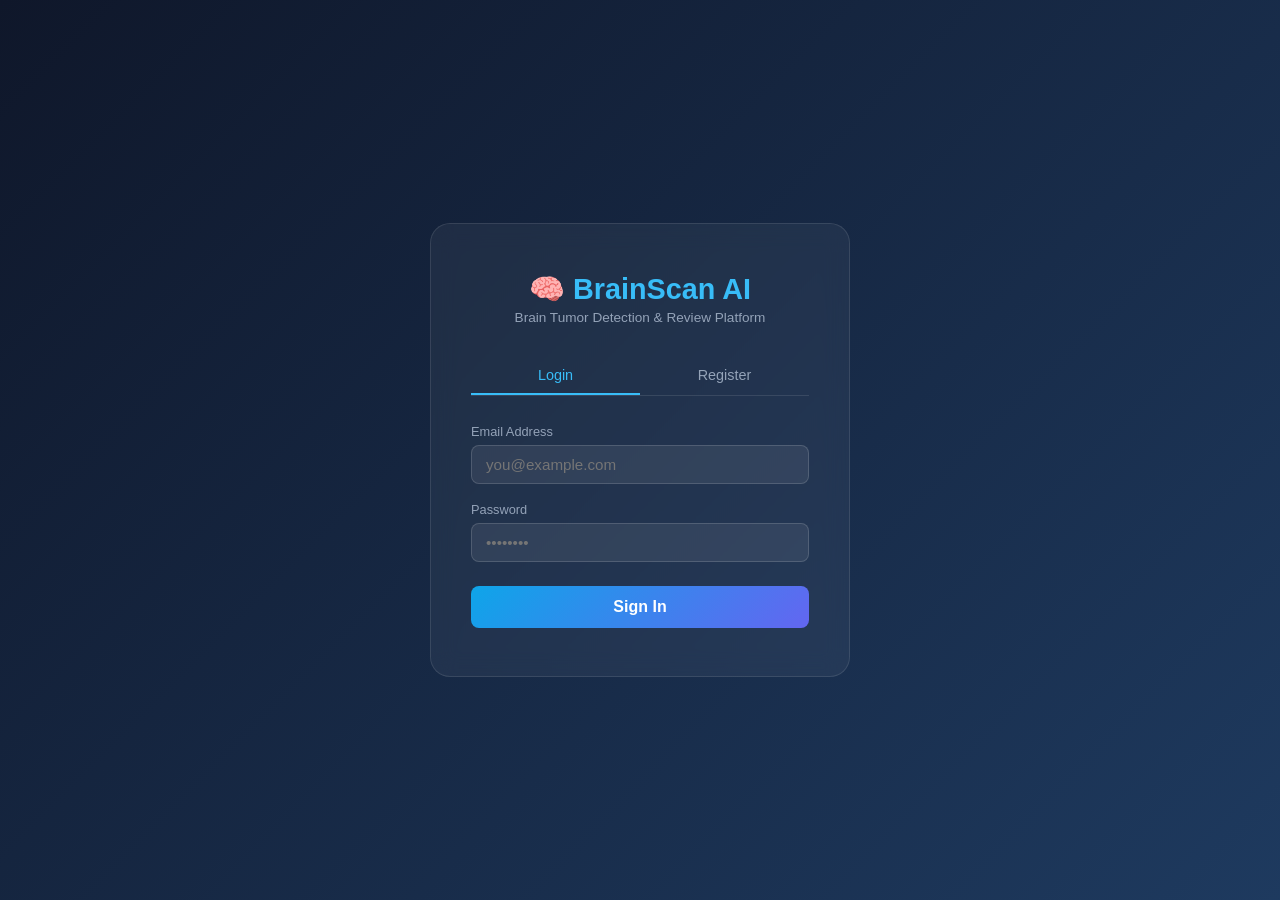
==== webapp/templates/index.html @ 6b113f8f "Add brain tumor web app with FastAPI backend, admin portal, patient/doctor roles, Grad-CAM, confiden" ====
<!DOCTYPE html>
<html lang="en">
<head>
  <meta charset="UTF-8" />
  <meta name="viewport" content="width=device-width, initial-scale=1.0"/>
  <title>Brain Tumor Detection — Login</title>
  <style>
    * { margin: 0; padding: 0; box-sizing: border-box; }
    body {
      font-family: 'Segoe UI', sans-serif;
      background: linear-gradient(135deg, #0f172a 0%, #1e3a5f 100%);
      min-height: 100vh;
      display: flex;
      align-items: center;
      justify-content: center;
    }
    .card {
      background: rgba(255,255,255,0.05);
      backdrop-filter: blur(12px);
      border: 1px solid rgba(255,255,255,0.1);
      border-radius: 20px;
      padding: 48px 40px;
      width: 420px;
      color: #e2e8f0;
    }
    .logo { text-align: center; margin-bottom: 32px; }
    .logo h1 { font-size: 1.8rem; color: #38bdf8; }
    .logo p { font-size: 0.85rem; color: #94a3b8; margin-top: 4px; }
    .tabs { display: flex; border-bottom: 1px solid rgba(255,255,255,0.1); margin-bottom: 28px; }
    .tab {
      flex: 1; padding: 10px; text-align: center; cursor: pointer;
      color: #94a3b8; font-size: 0.9rem; transition: all 0.2s;
    }
    .tab.active { color: #38bdf8; border-bottom: 2px solid #38bdf8; }
    .form-group { margin-bottom: 18px; }
    label { display: block; font-size: 0.8rem; color: #94a3b8; margin-bottom: 6px; }
    input, select {
      width: 100%; padding: 10px 14px;
      background: rgba(255,255,255,0.07);
      border: 1px solid rgba(255,255,255,0.15);
      border-radius: 8px; color: #e2e8f0; font-size: 0.95rem;
      outline: none; transition: border 0.2s;
    }
    input:focus, select:focus { border-color: #38bdf8; }
    select option { background: #1e293b; }
    .btn {
      width: 100%; padding: 12px;
      background: linear-gradient(135deg, #0ea5e9, #6366f1);
      border: none; border-radius: 8px; color: white;
      font-size: 1rem; font-weight: 600; cursor: pointer;
      transition: opacity 0.2s; margin-top: 6px;
    }
    .btn:hover { opacity: 0.9; }
    .error { color: #f87171; font-size: 0.85rem; margin-top: 12px; text-align: center; }
    .success { color: #4ade80; font-size: 0.85rem; margin-top: 12px; text-align: center; }
    .hidden { display: none; }
  </style>
</head>
<body>
<div class="card">
  <div class="logo">
    <h1>🧠 BrainScan AI</h1>
    <p>Brain Tumor Detection & Review Platform</p>
  </div>

  <div class="tabs">
    <div class="tab active" onclick="showTab('login')">Login</div>
    <div class="tab" onclick="showTab('register')">Register</div>
  </div>

  <!-- Login Form -->
  <div id="loginForm">
    <div class="form-group">
      <label>Email Address</label>
      <input type="email" id="loginEmail" placeholder="you@example.com" />
    </div>
    <div class="form-group">
      <label>Password</label>
      <input type="password" id="loginPassword" placeholder="••••••••" />
    </div>
    <button class="btn" onclick="doLogin()">Sign In</button>
    <div id="loginMsg"></div>
  </div>

  <!-- Register Form -->
  <div id="registerForm" class="hidden">
    <div class="form-group">
      <label>Full Name</label>
      <input type="text" id="regName" placeholder="Your full name" />
    </div>
    <div class="form-group">
      <label>Email Address</label>
      <input type="email" id="regEmail" placeholder="you@example.com" />
    </div>
    <div class="form-group">
      <label>Password</label>
      <input type="password" id="regPassword" placeholder="Min 6 characters" />
    </div>
    <p style="font-size:0.78rem;color:#64748b;margin-bottom:12px;">
      ℹ️ Public registration creates a <strong style="color:#94a3b8">Patient</strong> account.
      Doctor accounts are set up by the clinic administrator.
    </p>
    <button class="btn" onclick="doRegister()">Create Account</button>
    <div id="registerMsg"></div>
  </div>
</div>

<script>
  function showTab(tab) {
    document.getElementById('loginForm').classList.toggle('hidden', tab !== 'login');
    document.getElementById('registerForm').classList.toggle('hidden', tab !== 'register');
    document.querySelectorAll('.tab').forEach((t, i) => {
      t.classList.toggle('active', (i === 0 && tab === 'login') || (i === 1 && tab === 'register'));
    });
  }

  async function doLogin() {
    const email = document.getElementById('loginEmail').value;
    const password = document.getElementById('loginPassword').value;
    const msg = document.getElementById('loginMsg');
    try {
      const res = await fetch('/api/auth/login', {
        method: 'POST',
        headers: {'Content-Type': 'application/json'},
        body: JSON.stringify({email, password})
      });
      const data = await res.json();
      if (!res.ok) { msg.className = 'error'; msg.textContent = data.detail; return; }
      localStorage.setItem('token', data.access_token);
      localStorage.setItem('role', data.role);
      localStorage.setItem('name', data.name);
      if (data.role === 'doctor') window.location.href = '/doctor/dashboard';
      else if (data.role === 'admin') window.location.href = '/admin/dashboard';
      else window.location.href = '/patient/dashboard';
    } catch(e) {
      msg.className = 'error'; msg.textContent = 'Connection error.';
    }
  }

  async function doRegister() {
    const name = document.getElementById('regName').value;
    const email = document.getElementById('regEmail').value;
    const password = document.getElementById('regPassword').value;
    const msg = document.getElementById('registerMsg');
    try {
      const res = await fetch('/api/auth/register', {
        method: 'POST',
        headers: {'Content-Type': 'application/json'},
        body: JSON.stringify({name, email, password})
      });
      const data = await res.json();
      if (!res.ok) { msg.className = 'error'; msg.textContent = data.detail; return; }
      msg.className = 'success'; msg.textContent = data.message;
      setTimeout(() => showTab('login'), 1500);
    } catch(e) {
      msg.className = 'error'; msg.textContent = 'Connection error.';
    }
  }
</script>
</body>
</html>
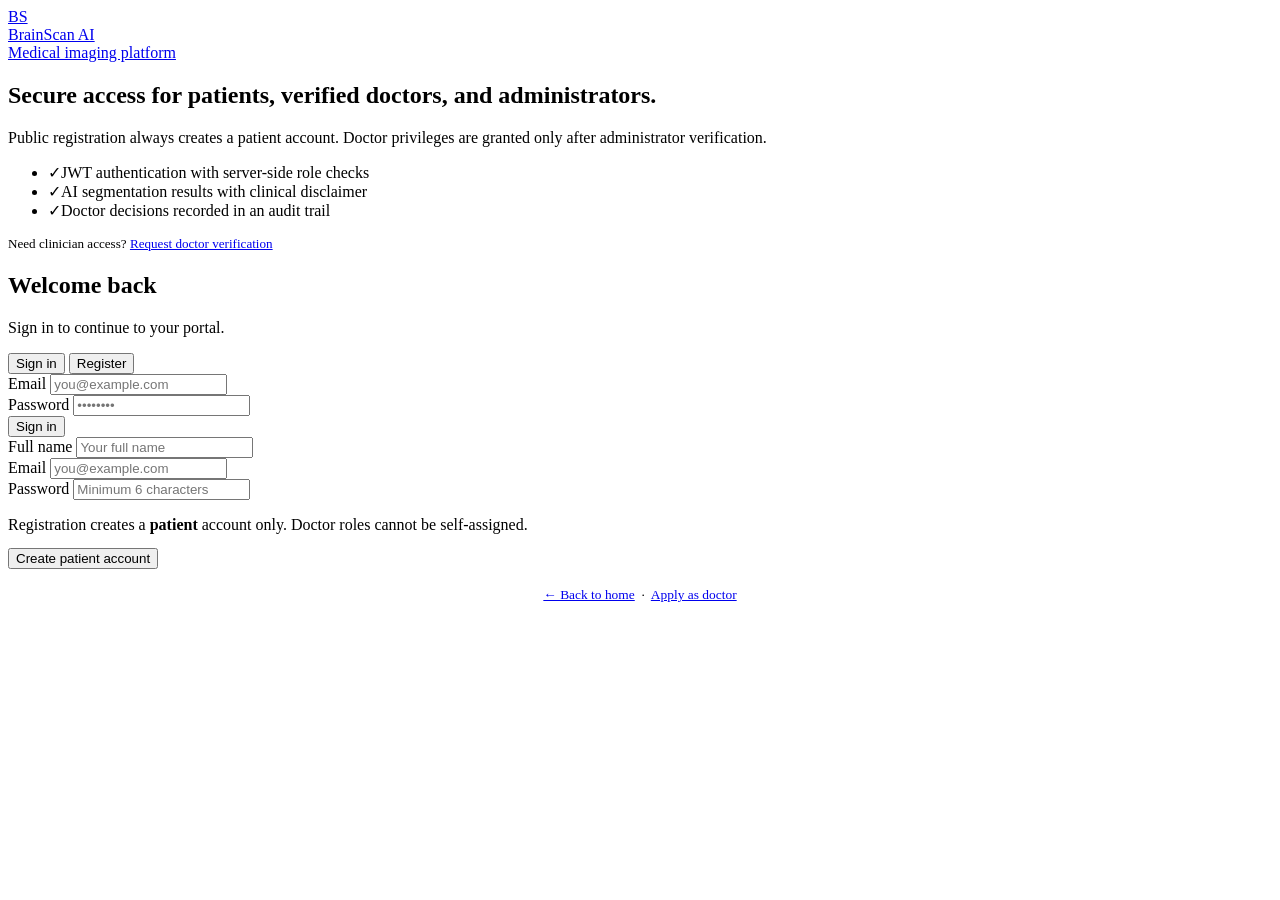
==== commit 9713921a: "Add clinical web portal upgrades with doctor verification and PDF reports. Harden RBAC so patients c" ====
--- a/webapp/templates/index.html
+++ b/webapp/templates/index.html
@@ -2,160 +2,161 @@
 <html lang="en">
 <head>
   <meta charset="UTF-8" />
-  <meta name="viewport" content="width=device-width, initial-scale=1.0"/>
-  <title>Brain Tumor Detection — Login</title>
-  <style>
-    * { margin: 0; padding: 0; box-sizing: border-box; }
-    body {
-      font-family: 'Segoe UI', sans-serif;
-      background: linear-gradient(135deg, #0f172a 0%, #1e3a5f 100%);
-      min-height: 100vh;
-      display: flex;
-      align-items: center;
-      justify-content: center;
-    }
-    .card {
-      background: rgba(255,255,255,0.05);
-      backdrop-filter: blur(12px);
-      border: 1px solid rgba(255,255,255,0.1);
-      border-radius: 20px;
-      padding: 48px 40px;
-      width: 420px;
-      color: #e2e8f0;
-    }
-    .logo { text-align: center; margin-bottom: 32px; }
-    .logo h1 { font-size: 1.8rem; color: #38bdf8; }
-    .logo p { font-size: 0.85rem; color: #94a3b8; margin-top: 4px; }
-    .tabs { display: flex; border-bottom: 1px solid rgba(255,255,255,0.1); margin-bottom: 28px; }
-    .tab {
-      flex: 1; padding: 10px; text-align: center; cursor: pointer;
-      color: #94a3b8; font-size: 0.9rem; transition: all 0.2s;
-    }
-    .tab.active { color: #38bdf8; border-bottom: 2px solid #38bdf8; }
-    .form-group { margin-bottom: 18px; }
-    label { display: block; font-size: 0.8rem; color: #94a3b8; margin-bottom: 6px; }
-    input, select {
-      width: 100%; padding: 10px 14px;
-      background: rgba(255,255,255,0.07);
-      border: 1px solid rgba(255,255,255,0.15);
-      border-radius: 8px; color: #e2e8f0; font-size: 0.95rem;
-      outline: none; transition: border 0.2s;
-    }
-    input:focus, select:focus { border-color: #38bdf8; }
-    select option { background: #1e293b; }
-    .btn {
-      width: 100%; padding: 12px;
-      background: linear-gradient(135deg, #0ea5e9, #6366f1);
-      border: none; border-radius: 8px; color: white;
-      font-size: 1rem; font-weight: 600; cursor: pointer;
-      transition: opacity 0.2s; margin-top: 6px;
-    }
-    .btn:hover { opacity: 0.9; }
-    .error { color: #f87171; font-size: 0.85rem; margin-top: 12px; text-align: center; }
-    .success { color: #4ade80; font-size: 0.85rem; margin-top: 12px; text-align: center; }
-    .hidden { display: none; }
-  </style>
+  <meta name="viewport" content="width=device-width, initial-scale=1.0" />
+  <title>Sign in — BrainScan AI</title>
+  <link rel="stylesheet" href="/static/style.css" />
 </head>
 <body>
-<div class="card">
-  <div class="logo">
-    <h1>🧠 BrainScan AI</h1>
-    <p>Brain Tumor Detection & Review Platform</p>
+  <div class="auth-page">
+    <section class="auth-visual">
+      <a class="brand" href="/">
+        <div class="brand__mark">BS</div>
+        <div>
+          <div class="brand__name">BrainScan AI</div>
+          <div class="brand__tag">Medical imaging platform</div>
+        </div>
+      </a>
+      <div class="auth-visual__quote">
+        <h1>Secure access for patients, verified doctors, and administrators.</h1>
+        <p>
+          Public registration always creates a patient account. Doctor privileges are
+          granted only after administrator verification.
+        </p>
+        <ul class="feature-list">
+          <li><span class="dot">✓</span><span>JWT authentication with server-side role checks</span></li>
+          <li><span class="dot">✓</span><span>AI segmentation results with clinical disclaimer</span></li>
+          <li><span class="dot">✓</span><span>Doctor decisions recorded in an audit trail</span></li>
+        </ul>
+      </div>
+      <p style="color:var(--text-muted);font-size:0.82rem;">
+        Need clinician access? <a href="/apply-doctor">Request doctor verification</a>
+      </p>
+    </section>
+
+    <section class="auth-panel">
+      <div class="auth-card">
+        <h2>Welcome back</h2>
+        <p class="subtitle">Sign in to continue to your portal.</p>
+
+        <div class="auth-tabs">
+          <button type="button" id="tabLogin" class="is-active" onclick="showTab('login')">Sign in</button>
+          <button type="button" id="tabRegister" onclick="showTab('register')">Register</button>
+        </div>
+
+        <div id="loginForm">
+          <div class="form-group">
+            <label for="loginEmail">Email</label>
+            <input class="form-input" type="email" id="loginEmail" placeholder="you@example.com" autocomplete="email" />
+          </div>
+          <div class="form-group">
+            <label for="loginPassword">Password</label>
+            <input class="form-input" type="password" id="loginPassword" placeholder="••••••••" autocomplete="current-password" />
+          </div>
+          <button class="btn btn--primary btn--block btn--lg" onclick="doLogin()">Sign in</button>
+          <div id="loginMsg"></div>
+        </div>
+
+        <div id="registerForm" class="hidden">
+          <div class="form-group">
+            <label for="regName">Full name</label>
+            <input class="form-input" type="text" id="regName" placeholder="Your full name" />
+          </div>
+          <div class="form-group">
+            <label for="regEmail">Email</label>
+            <input class="form-input" type="email" id="regEmail" placeholder="you@example.com" />
+          </div>
+          <div class="form-group">
+            <label for="regPassword">Password</label>
+            <input class="form-input" type="password" id="regPassword" placeholder="Minimum 6 characters" />
+          </div>
+          <p class="form-hint" style="margin-bottom:14px;">
+            Registration creates a <strong>patient</strong> account only. Doctor roles cannot be self-assigned.
+          </p>
+          <button class="btn btn--primary btn--block btn--lg" onclick="doRegister()">Create patient account</button>
+          <div id="registerMsg"></div>
+        </div>
+
+        <p style="margin-top:18px;text-align:center;font-size:0.84rem;color:var(--text-muted);">
+          <a href="/">← Back to home</a>
+          &nbsp;·&nbsp;
+          <a href="/apply-doctor">Apply as doctor</a>
+        </p>
+      </div>
+    </section>
   </div>
 
-  <div class="tabs">
-    <div class="tab active" onclick="showTab('login')">Login</div>
-    <div class="tab" onclick="showTab('register')">Register</div>
-  </div>
+  <script src="/static/app.js"></script>
+  <script>
+    function showTab(tab) {
+      document.getElementById('loginForm').classList.toggle('hidden', tab !== 'login');
+      document.getElementById('registerForm').classList.toggle('hidden', tab !== 'register');
+      document.getElementById('tabLogin').classList.toggle('is-active', tab === 'login');
+      document.getElementById('tabRegister').classList.toggle('is-active', tab === 'register');
+    }
 
-  <!-- Login Form -->
-  <div id="loginForm">
-    <div class="form-group">
-      <label>Email Address</label>
-      <input type="email" id="loginEmail" placeholder="you@example.com" />
-    </div>
-    <div class="form-group">
-      <label>Password</label>
-      <input type="password" id="loginPassword" placeholder="••••••••" />
-    </div>
-    <button class="btn" onclick="doLogin()">Sign In</button>
-    <div id="loginMsg"></div>
-  </div>
+    if (location.hash === '#register') showTab('register');
 
-  <!-- Register Form -->
-  <div id="registerForm" class="hidden">
-    <div class="form-group">
-      <label>Full Name</label>
-      <input type="text" id="regName" placeholder="Your full name" />
-    </div>
-    <div class="form-group">
-      <label>Email Address</label>
-      <input type="email" id="regEmail" placeholder="you@example.com" />
-    </div>
-    <div class="form-group">
-      <label>Password</label>
-      <input type="password" id="regPassword" placeholder="Min 6 characters" />
-    </div>
-    <p style="font-size:0.78rem;color:#64748b;margin-bottom:12px;">
-      ℹ️ Public registration creates a <strong style="color:#94a3b8">Patient</strong> account.
-      Doctor accounts are set up by the clinic administrator.
-    </p>
-    <button class="btn" onclick="doRegister()">Create Account</button>
-    <div id="registerMsg"></div>
-  </div>
-</div>
+    async function doLogin() {
+      const email = document.getElementById('loginEmail').value.trim();
+      const password = document.getElementById('loginPassword').value;
+      const msg = document.getElementById('loginMsg');
+      msg.className = '';
+      msg.textContent = '';
+      try {
+        const { res, data } = await BrainScan.api('/api/auth/login', {
+          method: 'POST',
+          headers: { 'Content-Type': 'application/json' },
+          body: JSON.stringify({ email, password })
+        });
+        if (!res.ok) {
+          msg.className = 'alert alert--error';
+          msg.textContent = data.detail || 'Login failed';
+          return;
+        }
+        localStorage.setItem('token', data.access_token);
+        localStorage.setItem('role', data.role);
+        localStorage.setItem('name', data.name);
+        localStorage.setItem('verification_status', data.verification_status || 'none');
+        BrainScan.redirectAfterLogin(data.role, data.verification_status);
+      } catch (e) {
+        msg.className = 'alert alert--error';
+        msg.textContent = 'Connection error. Is the server running?';
+      }
+    }
 
-<script>
-  function showTab(tab) {
-    document.getElementById('loginForm').classList.toggle('hidden', tab !== 'login');
-    document.getElementById('registerForm').classList.toggle('hidden', tab !== 'register');
-    document.querySelectorAll('.tab').forEach((t, i) => {
-      t.classList.toggle('active', (i === 0 && tab === 'login') || (i === 1 && tab === 'register'));
+    async function doRegister() {
+      const name = document.getElementById('regName').value.trim();
+      const email = document.getElementById('regEmail').value.trim();
+      const password = document.getElementById('regPassword').value;
+      const msg = document.getElementById('registerMsg');
+      if (password.length < 6) {
+        msg.className = 'alert alert--error';
+        msg.textContent = 'Password must be at least 6 characters.';
+        return;
+      }
+      try {
+        const { res, data } = await BrainScan.api('/api/auth/register', {
+          method: 'POST',
+          headers: { 'Content-Type': 'application/json' },
+          body: JSON.stringify({ name, email, password })
+        });
+        if (!res.ok) {
+          msg.className = 'alert alert--error';
+          msg.textContent = data.detail || 'Registration failed';
+          return;
+        }
+        msg.className = 'alert alert--success';
+        msg.textContent = data.message;
+        setTimeout(() => showTab('login'), 1200);
+      } catch (e) {
+        msg.className = 'alert alert--error';
+        msg.textContent = 'Connection error.';
+      }
+    }
+
+    document.getElementById('loginPassword').addEventListener('keydown', (e) => {
+      if (e.key === 'Enter') doLogin();
     });
-  }
-
-  async function doLogin() {
-    const email = document.getElementById('loginEmail').value;
-    const password = document.getElementById('loginPassword').value;
-    const msg = document.getElementById('loginMsg');
-    try {
-      const res = await fetch('/api/auth/login', {
-        method: 'POST',
-        headers: {'Content-Type': 'application/json'},
-        body: JSON.stringify({email, password})
-      });
-      const data = await res.json();
-      if (!res.ok) { msg.className = 'error'; msg.textContent = data.detail; return; }
-      localStorage.setItem('token', data.access_token);
-      localStorage.setItem('role', data.role);
-      localStorage.setItem('name', data.name);
-      if (data.role === 'doctor') window.location.href = '/doctor/dashboard';
-      else if (data.role === 'admin') window.location.href = '/admin/dashboard';
-      else window.location.href = '/patient/dashboard';
-    } catch(e) {
-      msg.className = 'error'; msg.textContent = 'Connection error.';
-    }
-  }
-
-  async function doRegister() {
-    const name = document.getElementById('regName').value;
-    const email = document.getElementById('regEmail').value;
-    const password = document.getElementById('regPassword').value;
-    const msg = document.getElementById('registerMsg');
-    try {
-      const res = await fetch('/api/auth/register', {
-        method: 'POST',
-        headers: {'Content-Type': 'application/json'},
-        body: JSON.stringify({name, email, password})
-      });
-      const data = await res.json();
-      if (!res.ok) { msg.className = 'error'; msg.textContent = data.detail; return; }
-      msg.className = 'success'; msg.textContent = data.message;
-      setTimeout(() => showTab('login'), 1500);
-    } catch(e) {
-      msg.className = 'error'; msg.textContent = 'Connection error.';
-    }
-  }
-</script>
+  </script>
 </body>
 </html>
